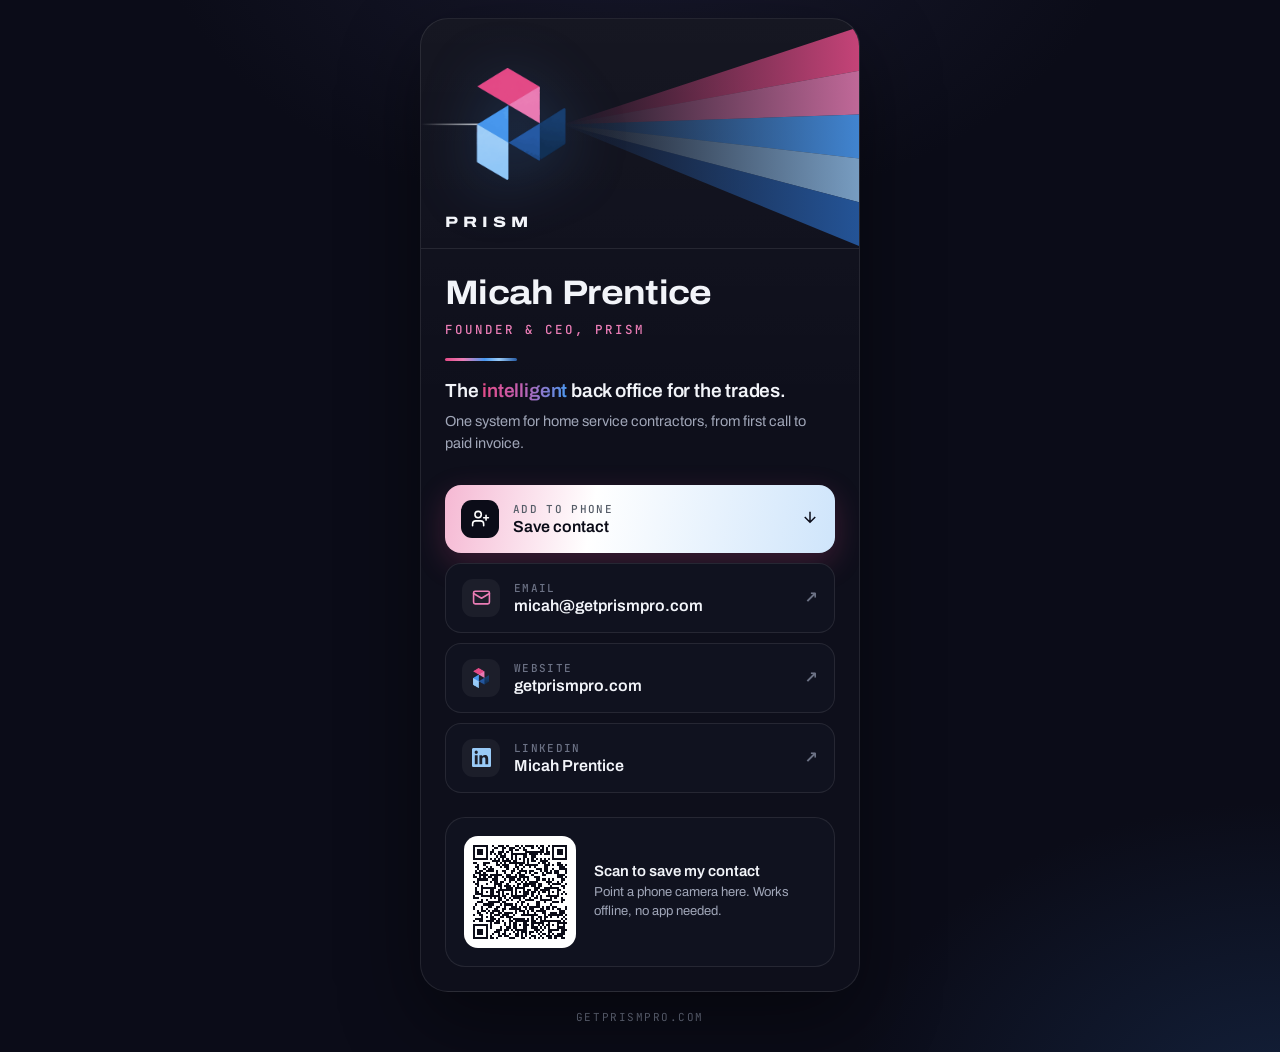
==== card/index.html @ 14dcc8ab "Add Micah Prentice's digital card at /card. Serve the finished card page, mark, and contact file wit" ====
<!doctype html>
<html lang="en">
<head>
<meta charset="utf-8">
<meta name="viewport" content="width=device-width, initial-scale=1, viewport-fit=cover">
<title>Micah Prentice | Founder &amp; CEO, Prism</title>
<meta name="description" content="Micah Prentice, Founder and CEO of Prism, the intelligent back office for the trades.">
<meta name="theme-color" content="#0B0C18">
<meta property="og:title" content="Micah Prentice | Prism">
<meta property="og:description" content="The intelligent back office for the trades. From first call to paid invoice.">
<link rel="apple-touch-icon" href="apple-touch-icon.png">
<link rel="icon" href="prism-mark.png">
<link rel="preconnect" href="https://fonts.googleapis.com">
<link rel="preconnect" href="https://fonts.gstatic.com" crossorigin>
<link href="https://fonts.googleapis.com/css2?family=Archivo:wdth,wght@62..125,100..900&family=JetBrains+Mono:wght@500;600&display=swap" rel="stylesheet">
<style>
  :root{
    --bg:#0B0C18; --lift:#10121F; --panel:#0E0F1B; --line:rgba(255,255,255,.09);
    --ink:#F2F4F9; --mid:#A0A6B8; --dim:#6C7285;
    --pink:#E44B87; --pink-soft:#EB7DB6; --blue:#4998EF; --blue-soft:#99CAF7; --navy:#265BA4;
    --spec:linear-gradient(90deg,#E44B87 0%,#EB7DB6 25%,#4998EF 55%,#99CAF7 75%,#265BA4 100%);
    --sans:"Archivo","Helvetica Neue",Arial,system-ui,sans-serif;
    --mono:"JetBrains Mono",ui-monospace,SFMono-Regular,Menlo,monospace;
  }
  *{box-sizing:border-box}
  html,body{margin:0;padding:0}
  body{
    min-height:100vh; color:var(--ink); font-family:var(--sans); -webkit-font-smoothing:antialiased;
    background:
      radial-gradient(700px 460px at 50% -10%, #191A2E 0%, rgba(25,26,46,0) 70%),
      radial-gradient(600px 420px at 100% 105%, #13203A 0%, rgba(19,32,58,0) 72%),
      var(--bg);
    display:flex; justify-content:center;
    padding:max(18px,env(safe-area-inset-top)) 16px max(28px,env(safe-area-inset-bottom));
  }
  .wrap{width:100%;max-width:440px}
  .card{
    position:relative; overflow:hidden; border-radius:28px; border:1px solid var(--line);
    background:linear-gradient(180deg,rgba(255,255,255,.03),rgba(255,255,255,0) 40%),var(--panel);
    box-shadow:0 30px 80px rgba(0,0,0,.45);
  }
  .hero{position:relative;height:230px;overflow:hidden;border-bottom:1px solid var(--line)}
  .hero svg{position:absolute;inset:0;width:100%;height:100%}
  .hero .mark{position:absolute;left:100px;top:46%;height:112px;transform:translate(-50%,-50%);
    filter:drop-shadow(0 10px 30px rgba(73,152,239,.25))}
  .hero .wm{position:absolute;left:24px;bottom:18px;font-weight:800;font-stretch:125%;letter-spacing:.34em;font-size:15px;color:var(--ink)}
  .body{padding:26px 24px 8px}
  h1{margin:0;font-size:34px;line-height:1.05;font-weight:700;font-stretch:112%;letter-spacing:-.02em}
  .role{margin-top:10px;font-family:var(--mono);font-size:12.5px;font-weight:500;letter-spacing:.16em;text-transform:uppercase;color:var(--pink-soft)}
  .rule{margin:20px 0 18px;width:72px;height:3px;border-radius:2px;background:var(--spec)}
  .promise{text-wrap:balance;margin:0;font-size:19px;line-height:1.3;font-weight:600;letter-spacing:-.01em}
  .promise em{font-style:normal;background:linear-gradient(96deg,#E44B87,#C35FB0 45%,#4998EF);-webkit-background-clip:text;background-clip:text;color:transparent}
  .sub{text-wrap:pretty;margin:8px 0 0;font-size:14.5px;line-height:1.5;color:var(--mid)}
  .actions{padding:22px 24px 6px;display:grid;gap:10px}
  .btn{display:flex;align-items:center;gap:14px;text-decoration:none;color:var(--ink);
    padding:15px 16px;border-radius:16px;border:1px solid var(--line);background:var(--lift);
    font-size:16px;font-weight:600;transition:transform .12s ease,border-color .12s ease}
  .btn:active{transform:scale(.985)}
  .btn:hover{border-color:rgba(255,255,255,.18)}
  .btn .ic{flex:0 0 38px;height:38px;border-radius:11px;display:grid;place-items:center;background:rgba(255,255,255,.05)}
  .btn .ic svg{width:19px;height:19px}
  .btn .tx{display:flex;flex-direction:column;min-width:0}
  .btn .tx small{font-family:var(--mono);font-size:11px;font-weight:500;letter-spacing:.12em;text-transform:uppercase;color:var(--dim);margin-bottom:2px}
  .btn .tx span{white-space:nowrap;overflow:hidden;text-overflow:ellipsis}
  .btn .go{margin-left:auto;color:var(--dim)}
  .btn.primary{border:0;color:#0B0C18;background:linear-gradient(100deg,#F5B8D3 0%,#FFFFFF 38%,#CFE5FB 100%);
    box-shadow:0 10px 30px rgba(228,75,135,.22)}
  .btn.primary .ic{background:#0B0C18;color:#fff}
  .btn.primary .tx small{color:#565D68}
  .btn.primary .go{color:#0B0C18}
  .share{margin:18px 24px 24px;padding:18px;border-radius:20px;border:1px solid var(--line);background:var(--lift);
    display:flex;align-items:center;gap:18px}
  .qr{flex:0 0 112px;height:112px;background:#fff;border-radius:14px;padding:9px}
  .share b{display:block;font-size:15px;font-weight:600;margin-bottom:4px}
  .share p{margin:0;font-size:13px;line-height:1.45;color:var(--mid)}
  footer{text-align:center;margin:18px 0 0;font-family:var(--mono);font-size:11px;letter-spacing:.14em;color:var(--dim)}
  footer a{color:var(--dim);text-decoration:none}
  @media (prefers-reduced-motion:no-preference){
    .rays polygon{animation:fan 1.4s cubic-bezier(.2,.7,.2,1) both}
    @keyframes fan{from{opacity:0}to{opacity:1}}
  }
</style>
</head>
<body>
<main class="wrap">
  <article class="card">
    <div class="hero" aria-hidden="true">
      <svg viewBox="0 0 440 230" preserveAspectRatio="xMinYMid slice">
        <defs>
          <linearGradient id="beam" x1="0" x2="1"><stop offset="0" stop-color="#fff" stop-opacity="0"/><stop offset="1" stop-color="#fff" stop-opacity=".8"/></linearGradient>
          <linearGradient id="r1" x1="0" x2="1"><stop offset="0" stop-color="#E44B87" stop-opacity="0"/><stop offset="1" stop-color="#E44B87" stop-opacity=".85"/></linearGradient>
          <linearGradient id="r2" x1="0" x2="1"><stop offset="0" stop-color="#EB7DB6" stop-opacity="0"/><stop offset="1" stop-color="#EB7DB6" stop-opacity=".8"/></linearGradient>
          <linearGradient id="r3" x1="0" x2="1"><stop offset="0" stop-color="#4998EF" stop-opacity="0"/><stop offset="1" stop-color="#4998EF" stop-opacity=".85"/></linearGradient>
          <linearGradient id="r4" x1="0" x2="1"><stop offset="0" stop-color="#99CAF7" stop-opacity="0"/><stop offset="1" stop-color="#99CAF7" stop-opacity=".75"/></linearGradient>
          <linearGradient id="r5" x1="0" x2="1"><stop offset="0" stop-color="#265BA4" stop-opacity="0"/><stop offset="1" stop-color="#265BA4" stop-opacity=".9"/></linearGradient>
        </defs>
        <rect x="0" y="105" width="62" height="1.6" fill="url(#beam)"/>
        <g class="rays">
          <polygon points="142,106 440,8 440,52" fill="url(#r1)"/>
          <polygon points="142,106 440,52 440,96" fill="url(#r2)"/>
          <polygon points="142,106 440,96 440,140" fill="url(#r3)"/>
          <polygon points="142,106 440,140 440,184" fill="url(#r4)"/>
          <polygon points="142,106 440,184 440,228" fill="url(#r5)"/>
        </g>
      </svg>
      <img class="mark" src="prism-mark.png" alt="">
      <div class="wm">PRISM</div>
    </div>

    <div class="body">
      <h1>Micah Prentice</h1>
      <div class="role">Founder &amp; CEO, Prism</div>
      <div class="rule"></div>
      <p class="promise">The <em>intelligent</em> back office for the trades.</p>
      <p class="sub">One system for home service contractors, from first call to paid invoice.</p>
    </div>

    <nav class="actions">
      <a class="btn primary" href="micah-prentice-prism.vcf" download="Micah-Prentice-Prism.vcf">
        <span class="ic"><svg viewBox="0 0 24 24" fill="none" stroke="currentColor" stroke-width="2" stroke-linecap="round" stroke-linejoin="round"><path d="M16 21v-2a4 4 0 0 0-4-4H6a4 4 0 0 0-4 4v2"/><circle cx="9" cy="7" r="4"/><path d="M19 8v6M22 11h-6"/></svg></span>
        <span class="tx"><small>Add to phone</small><span>Save contact</span></span>
        <span class="go"><svg width="18" height="18" viewBox="0 0 24 24" fill="none" stroke="currentColor" stroke-width="2"><path d="M12 5v14M5 12l7 7 7-7"/></svg></span>
      </a>
      <a class="btn" href="mailto:micah@getprismpro.com">
        <span class="ic"><svg viewBox="0 0 24 24" fill="none" stroke="#EB7DB6" stroke-width="2" stroke-linecap="round" stroke-linejoin="round"><rect x="2" y="4" width="20" height="16" rx="2"/><path d="m22 7-10 6L2 7"/></svg></span>
        <span class="tx"><small>Email</small><span>micah@getprismpro.com</span></span>
        <span class="go">&#8599;</span>
      </a>
      <a class="btn" href="https://getprismpro.com" target="_blank" rel="noopener">
        <span class="ic"><img src="prism-mark.png" alt="" style="height:20px"></span>
        <span class="tx"><small>Website</small><span>getprismpro.com</span></span>
        <span class="go">&#8599;</span>
      </a>
      <a class="btn" href="https://www.linkedin.com/in/micah-prentice-63a001b0/" target="_blank" rel="noopener">
        <span class="ic"><svg viewBox="0 0 24 24" fill="#99CAF7"><path d="M20.45 20.45h-3.56v-5.57c0-1.33-.02-3.04-1.85-3.04-1.85 0-2.14 1.45-2.14 2.94v5.67H9.35V9h3.41v1.56h.05c.48-.9 1.64-1.85 3.37-1.85 3.6 0 4.27 2.37 4.27 5.46v6.28zM5.34 7.43a2.06 2.06 0 1 1 0-4.13 2.06 2.06 0 0 1 0 4.13zM7.12 20.45H3.56V9h3.56v11.45zM22.22 0H1.77C.79 0 0 .77 0 1.73v20.54C0 23.23.79 24 1.77 24h20.45c.98 0 1.78-.77 1.78-1.73V1.73C24 .77 23.2 0 22.22 0z"/></svg></span>
        <span class="tx"><small>LinkedIn</small><span>Micah Prentice</span></span>
        <span class="go">&#8599;</span>
      </a>
      <!-- Booking button intentionally omitted: no confirmed booking link yet.
           When one exists, add:
      <a class="btn" href="BOOKING_LINK" target="_blank" rel="noopener">
        <span class="ic">...</span><span class="tx"><small>Calendar</small><span>Book 20 min</span></span><span class="go">&#8599;</span>
      </a> -->
    </nav>

    <section class="share">
      <div class="qr" role="img" aria-label="QR code that saves Micah Prentice's contact"><svg xmlns="http://www.w3.org/2000/svg" viewBox="0 0 45 45" shape-rendering="crispEdges" width="100%" height="100%"><path fill="#0B0C18" d="M0 0h7v1h-7zM9 0h1v1h-1zM12 0h3v1h-3zM16 0h1v1h-1zM20 0h2v1h-2zM23 0h1v1h-1zM25 0h4v1h-4zM30 0h1v1h-1zM32 0h2v1h-2zM36 0h1v1h-1zM38 0h7v1h-7zM0 1h1v1h-1zM6 1h1v1h-1zM10 1h2v1h-2zM14 1h2v1h-2zM17 1h3v1h-3zM22 1h1v1h-1zM24 1h1v1h-1zM28 1h1v1h-1zM31 1h1v1h-1zM33 1h1v1h-1zM35 1h1v1h-1zM38 1h1v1h-1zM44 1h1v1h-1zM0 2h1v1h-1zM2 2h3v1h-3zM6 2h1v1h-1zM9 2h1v1h-1zM14 2h1v1h-1zM17 2h2v1h-2zM20 2h2v1h-2zM24 2h2v1h-2zM32 2h2v1h-2zM35 2h1v1h-1zM38 2h1v1h-1zM40 2h3v1h-3zM44 2h1v1h-1zM0 3h1v1h-1zM2 3h3v1h-3zM6 3h1v1h-1zM8 3h2v1h-2zM12 3h3v1h-3zM16 3h1v1h-1zM18 3h1v1h-1zM25 3h9v1h-9zM35 3h2v1h-2zM38 3h1v1h-1zM40 3h3v1h-3zM44 3h1v1h-1zM0 4h1v1h-1zM2 4h3v1h-3zM6 4h1v1h-1zM8 4h1v1h-1zM10 4h1v1h-1zM12 4h2v1h-2zM15 4h1v1h-1zM18 4h8v1h-8zM27 4h4v1h-4zM32 4h1v1h-1zM34 4h3v1h-3zM38 4h1v1h-1zM40 4h3v1h-3zM44 4h1v1h-1zM0 5h1v1h-1zM6 5h1v1h-1zM11 5h1v1h-1zM13 5h3v1h-3zM18 5h1v1h-1zM20 5h1v1h-1zM24 5h2v1h-2zM28 5h2v1h-2zM38 5h1v1h-1zM44 5h1v1h-1zM0 6h7v1h-7zM8 6h1v1h-1zM10 6h1v1h-1zM12 6h1v1h-1zM14 6h1v1h-1zM16 6h1v1h-1zM18 6h1v1h-1zM20 6h1v1h-1zM22 6h1v1h-1zM24 6h1v1h-1zM26 6h1v1h-1zM28 6h1v1h-1zM30 6h1v1h-1zM32 6h1v1h-1zM34 6h1v1h-1zM36 6h1v1h-1zM38 6h7v1h-7zM9 7h4v1h-4zM14 7h4v1h-4zM19 7h2v1h-2zM24 7h1v1h-1zM26 7h1v1h-1zM28 7h2v1h-2zM32 7h4v1h-4zM0 8h2v1h-2zM5 8h3v1h-3zM11 8h1v1h-1zM13 8h1v1h-1zM15 8h1v1h-1zM17 8h8v1h-8zM26 8h1v1h-1zM31 8h1v1h-1zM33 8h2v1h-2zM36 8h1v1h-1zM40 8h2v1h-2zM2 9h1v1h-1zM5 9h1v1h-1zM11 9h2v1h-2zM14 9h3v1h-3zM20 9h1v1h-1zM22 9h2v1h-2zM25 9h6v1h-6zM34 9h3v1h-3zM38 9h1v1h-1zM40 9h3v1h-3zM44 9h1v1h-1zM1 10h2v1h-2zM6 10h1v1h-1zM8 10h1v1h-1zM13 10h1v1h-1zM15 10h2v1h-2zM20 10h2v1h-2zM24 10h1v1h-1zM27 10h1v1h-1zM29 10h1v1h-1zM34 10h2v1h-2zM41 10h3v1h-3zM2 11h1v1h-1zM5 11h1v1h-1zM7 11h3v1h-3zM16 11h1v1h-1zM19 11h1v1h-1zM21 11h1v1h-1zM23 11h1v1h-1zM30 11h3v1h-3zM34 11h2v1h-2zM38 11h1v1h-1zM41 11h4v1h-4zM1 12h1v1h-1zM3 12h2v1h-2zM6 12h4v1h-4zM11 12h1v1h-1zM14 12h2v1h-2zM18 12h2v1h-2zM22 12h4v1h-4zM27 12h2v1h-2zM32 12h1v1h-1zM34 12h2v1h-2zM37 12h1v1h-1zM39 12h2v1h-2zM44 12h1v1h-1zM1 13h3v1h-3zM5 13h1v1h-1zM11 13h1v1h-1zM15 13h1v1h-1zM18 13h1v1h-1zM21 13h2v1h-2zM25 13h1v1h-1zM27 13h1v1h-1zM29 13h2v1h-2zM33 13h1v1h-1zM35 13h3v1h-3zM39 13h2v1h-2zM44 13h1v1h-1zM0 14h1v1h-1zM3 14h4v1h-4zM8 14h6v1h-6zM16 14h2v1h-2zM20 14h1v1h-1zM22 14h3v1h-3zM28 14h1v1h-1zM33 14h2v1h-2zM40 14h4v1h-4zM0 15h2v1h-2zM3 15h1v1h-1zM5 15h1v1h-1zM7 15h2v1h-2zM10 15h2v1h-2zM14 15h1v1h-1zM16 15h5v1h-5zM22 15h5v1h-5zM29 15h3v1h-3zM40 15h3v1h-3zM44 15h1v1h-1zM2 16h5v1h-5zM9 16h3v1h-3zM15 16h1v1h-1zM17 16h3v1h-3zM21 16h2v1h-2zM24 16h1v1h-1zM26 16h1v1h-1zM30 16h2v1h-2zM33 16h2v1h-2zM36 16h1v1h-1zM38 16h1v1h-1zM42 16h2v1h-2zM0 17h1v1h-1zM2 17h1v1h-1zM8 17h1v1h-1zM10 17h2v1h-2zM13 17h2v1h-2zM17 17h1v1h-1zM20 17h1v1h-1zM23 17h1v1h-1zM25 17h1v1h-1zM27 17h4v1h-4zM35 17h3v1h-3zM40 17h1v1h-1zM42 17h1v1h-1zM1 18h2v1h-2zM6 18h1v1h-1zM10 18h4v1h-4zM16 18h1v1h-1zM21 18h2v1h-2zM24 18h6v1h-6zM31 18h2v1h-2zM36 18h1v1h-1zM38 18h4v1h-4zM44 18h1v1h-1zM2 19h1v1h-1zM4 19h1v1h-1zM10 19h1v1h-1zM12 19h2v1h-2zM15 19h3v1h-3zM19 19h1v1h-1zM21 19h1v1h-1zM24 19h3v1h-3zM28 19h2v1h-2zM31 19h2v1h-2zM37 19h1v1h-1zM42 19h2v1h-2zM1 20h1v1h-1zM4 20h7v1h-7zM13 20h1v1h-1zM16 20h3v1h-3zM20 20h5v1h-5zM29 20h3v1h-3zM34 20h7v1h-7zM43 20h1v1h-1zM1 21h1v1h-1zM4 21h1v1h-1zM8 21h2v1h-2zM12 21h7v1h-7zM20 21h1v1h-1zM24 21h1v1h-1zM26 21h2v1h-2zM29 21h2v1h-2zM32 21h5v1h-5zM40 21h2v1h-2zM1 22h2v1h-2zM4 22h1v1h-1zM6 22h1v1h-1zM8 22h2v1h-2zM11 22h2v1h-2zM14 22h1v1h-1zM18 22h1v1h-1zM20 22h1v1h-1zM22 22h1v1h-1zM24 22h3v1h-3zM28 22h2v1h-2zM31 22h1v1h-1zM33 22h2v1h-2zM36 22h1v1h-1zM38 22h1v1h-1zM40 22h1v1h-1zM43 22h1v1h-1zM1 23h4v1h-4zM8 23h2v1h-2zM12 23h1v1h-1zM14 23h1v1h-1zM16 23h1v1h-1zM18 23h1v1h-1zM20 23h1v1h-1zM24 23h3v1h-3zM28 23h1v1h-1zM31 23h1v1h-1zM36 23h1v1h-1zM40 23h1v1h-1zM42 23h1v1h-1zM44 23h1v1h-1zM0 24h1v1h-1zM4 24h9v1h-9zM14 24h2v1h-2zM18 24h8v1h-8zM28 24h1v1h-1zM30 24h1v1h-1zM32 24h1v1h-1zM35 24h6v1h-6zM0 25h3v1h-3zM8 25h1v1h-1zM10 25h1v1h-1zM12 25h2v1h-2zM15 25h1v1h-1zM17 25h1v1h-1zM19 25h4v1h-4zM24 25h1v1h-1zM27 25h1v1h-1zM29 25h2v1h-2zM32 25h1v1h-1zM37 25h1v1h-1zM39 25h1v1h-1zM42 25h1v1h-1zM4 26h1v1h-1zM6 26h1v1h-1zM12 26h2v1h-2zM16 26h1v1h-1zM18 26h1v1h-1zM22 26h1v1h-1zM25 26h4v1h-4zM32 26h6v1h-6zM42 26h2v1h-2zM2 27h3v1h-3zM7 27h6v1h-6zM14 27h2v1h-2zM21 27h1v1h-1zM23 27h2v1h-2zM30 27h2v1h-2zM34 27h1v1h-1zM38 27h3v1h-3zM42 27h1v1h-1zM1 28h1v1h-1zM5 28h5v1h-5zM13 28h1v1h-1zM15 28h4v1h-4zM20 28h1v1h-1zM23 28h1v1h-1zM26 28h1v1h-1zM30 28h2v1h-2zM37 28h1v1h-1zM0 29h1v1h-1zM4 29h1v1h-1zM7 29h2v1h-2zM11 29h2v1h-2zM15 29h1v1h-1zM18 29h3v1h-3zM22 29h1v1h-1zM24 29h2v1h-2zM27 29h5v1h-5zM33 29h1v1h-1zM35 29h2v1h-2zM38 29h2v1h-2zM44 29h1v1h-1zM0 30h1v1h-1zM4 30h1v1h-1zM6 30h1v1h-1zM10 30h2v1h-2zM14 30h2v1h-2zM17 30h6v1h-6zM25 30h1v1h-1zM27 30h2v1h-2zM32 30h2v1h-2zM35 30h2v1h-2zM38 30h1v1h-1zM40 30h2v1h-2zM44 30h1v1h-1zM2 31h1v1h-1zM4 31h2v1h-2zM7 31h1v1h-1zM9 31h4v1h-4zM14 31h1v1h-1zM20 31h1v1h-1zM22 31h3v1h-3zM26 31h1v1h-1zM28 31h1v1h-1zM30 31h5v1h-5zM41 31h3v1h-3zM2 32h2v1h-2zM6 32h1v1h-1zM8 32h2v1h-2zM12 32h2v1h-2zM15 32h4v1h-4zM20 32h1v1h-1zM24 32h1v1h-1zM26 32h1v1h-1zM29 32h1v1h-1zM33 32h2v1h-2zM37 32h3v1h-3zM41 32h3v1h-3zM0 33h1v1h-1zM3 33h2v1h-2zM8 33h1v1h-1zM10 33h3v1h-3zM14 33h3v1h-3zM19 33h1v1h-1zM23 33h8v1h-8zM34 33h1v1h-1zM36 33h7v1h-7zM44 33h1v1h-1zM4 34h1v1h-1zM6 34h1v1h-1zM8 34h2v1h-2zM13 34h2v1h-2zM16 34h3v1h-3zM28 34h1v1h-1zM31 34h2v1h-2zM34 34h2v1h-2zM37 34h1v1h-1zM40 34h1v1h-1zM43 34h1v1h-1zM1 35h4v1h-4zM8 35h3v1h-3zM12 35h1v1h-1zM17 35h1v1h-1zM19 35h6v1h-6zM26 35h1v1h-1zM28 35h1v1h-1zM30 35h1v1h-1zM32 35h1v1h-1zM34 35h1v1h-1zM42 35h1v1h-1zM44 35h1v1h-1zM0 36h1v1h-1zM3 36h2v1h-2zM6 36h4v1h-4zM11 36h2v1h-2zM14 36h1v1h-1zM17 36h2v1h-2zM20 36h7v1h-7zM28 36h2v1h-2zM32 36h10v1h-10zM43 36h1v1h-1zM8 37h1v1h-1zM10 37h3v1h-3zM15 37h1v1h-1zM17 37h1v1h-1zM19 37h2v1h-2zM24 37h2v1h-2zM28 37h6v1h-6zM36 37h1v1h-1zM40 37h5v1h-5zM0 38h7v1h-7zM8 38h1v1h-1zM15 38h1v1h-1zM17 38h1v1h-1zM19 38h2v1h-2zM22 38h1v1h-1zM24 38h3v1h-3zM28 38h1v1h-1zM31 38h1v1h-1zM33 38h1v1h-1zM35 38h2v1h-2zM38 38h1v1h-1zM40 38h1v1h-1zM43 38h1v1h-1zM0 39h1v1h-1zM6 39h1v1h-1zM8 39h1v1h-1zM13 39h1v1h-1zM16 39h2v1h-2zM19 39h2v1h-2zM24 39h2v1h-2zM28 39h3v1h-3zM32 39h1v1h-1zM34 39h1v1h-1zM36 39h1v1h-1zM40 39h4v1h-4zM0 40h1v1h-1zM2 40h3v1h-3zM6 40h1v1h-1zM11 40h3v1h-3zM15 40h2v1h-2zM18 40h1v1h-1zM20 40h6v1h-6zM29 40h3v1h-3zM33 40h1v1h-1zM36 40h5v1h-5zM42 40h3v1h-3zM0 41h1v1h-1zM2 41h3v1h-3zM6 41h1v1h-1zM10 41h3v1h-3zM15 41h1v1h-1zM19 41h1v1h-1zM21 41h1v1h-1zM23 41h3v1h-3zM27 41h2v1h-2zM30 41h1v1h-1zM32 41h1v1h-1zM36 41h2v1h-2zM42 41h2v1h-2zM0 42h1v1h-1zM2 42h3v1h-3zM6 42h1v1h-1zM9 42h1v1h-1zM12 42h1v1h-1zM14 42h2v1h-2zM17 42h1v1h-1zM20 42h2v1h-2zM23 42h1v1h-1zM25 42h1v1h-1zM27 42h1v1h-1zM31 42h1v1h-1zM33 42h2v1h-2zM36 42h1v1h-1zM38 42h1v1h-1zM40 42h4v1h-4zM0 43h1v1h-1zM6 43h1v1h-1zM8 43h1v1h-1zM12 43h2v1h-2zM15 43h2v1h-2zM20 43h2v1h-2zM23 43h1v1h-1zM25 43h1v1h-1zM28 43h2v1h-2zM32 43h1v1h-1zM35 43h3v1h-3zM39 43h4v1h-4zM0 44h7v1h-7zM8 44h2v1h-2zM11 44h1v1h-1zM17 44h3v1h-3zM23 44h2v1h-2zM27 44h1v1h-1zM29 44h1v1h-1zM31 44h1v1h-1zM33 44h1v1h-1zM36 44h2v1h-2zM39 44h1v1h-1zM42 44h2v1h-2z"/></svg></div>
      <div><b>Scan to save my contact</b><p>Point a phone camera here. Works offline, no app needed.</p></div>
    </section>
  </article>
  <footer><a href="https://getprismpro.com">GETPRISMPRO.COM</a></footer>
</main>
</body>
</html>
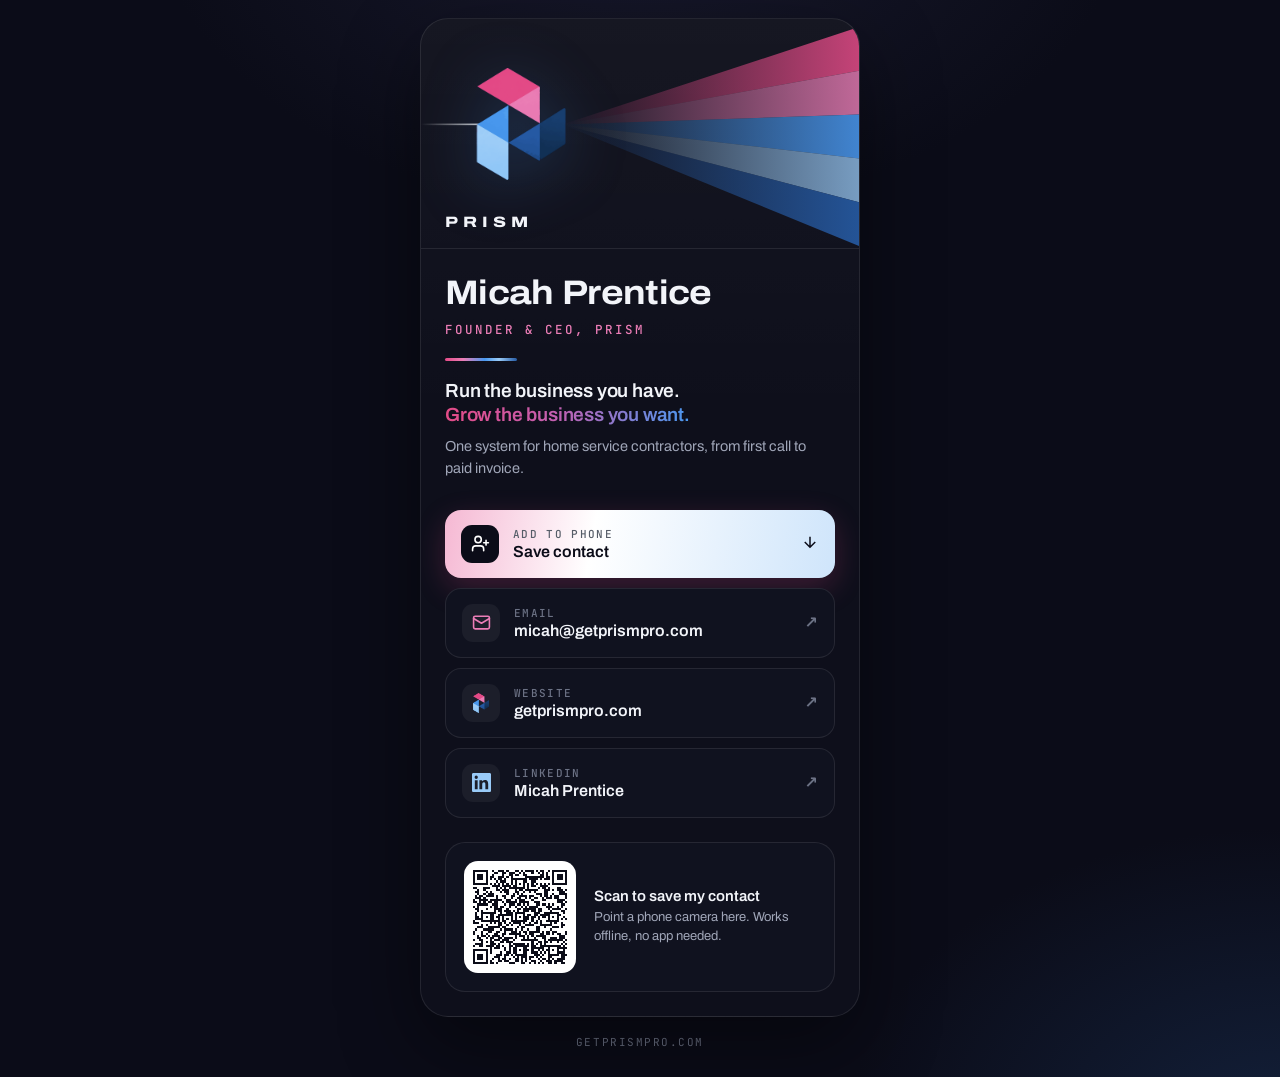
==== commit 3c70c9b1: "Update the card tagline to two lines. The first line is "Run the business you have." The second line" ====
--- a/card/index.html
+++ b/card/index.html
@@ -111,7 +111,7 @@
       <h1>Micah Prentice</h1>
       <div class="role">Founder &amp; CEO, Prism</div>
       <div class="rule"></div>
-      <p class="promise">The <em>intelligent</em> back office for the trades.</p>
+      <p class="promise">Run the business you have.<br><em>Grow the business you want.</em></p>
       <p class="sub">One system for home service contractors, from first call to paid invoice.</p>
     </div>
 
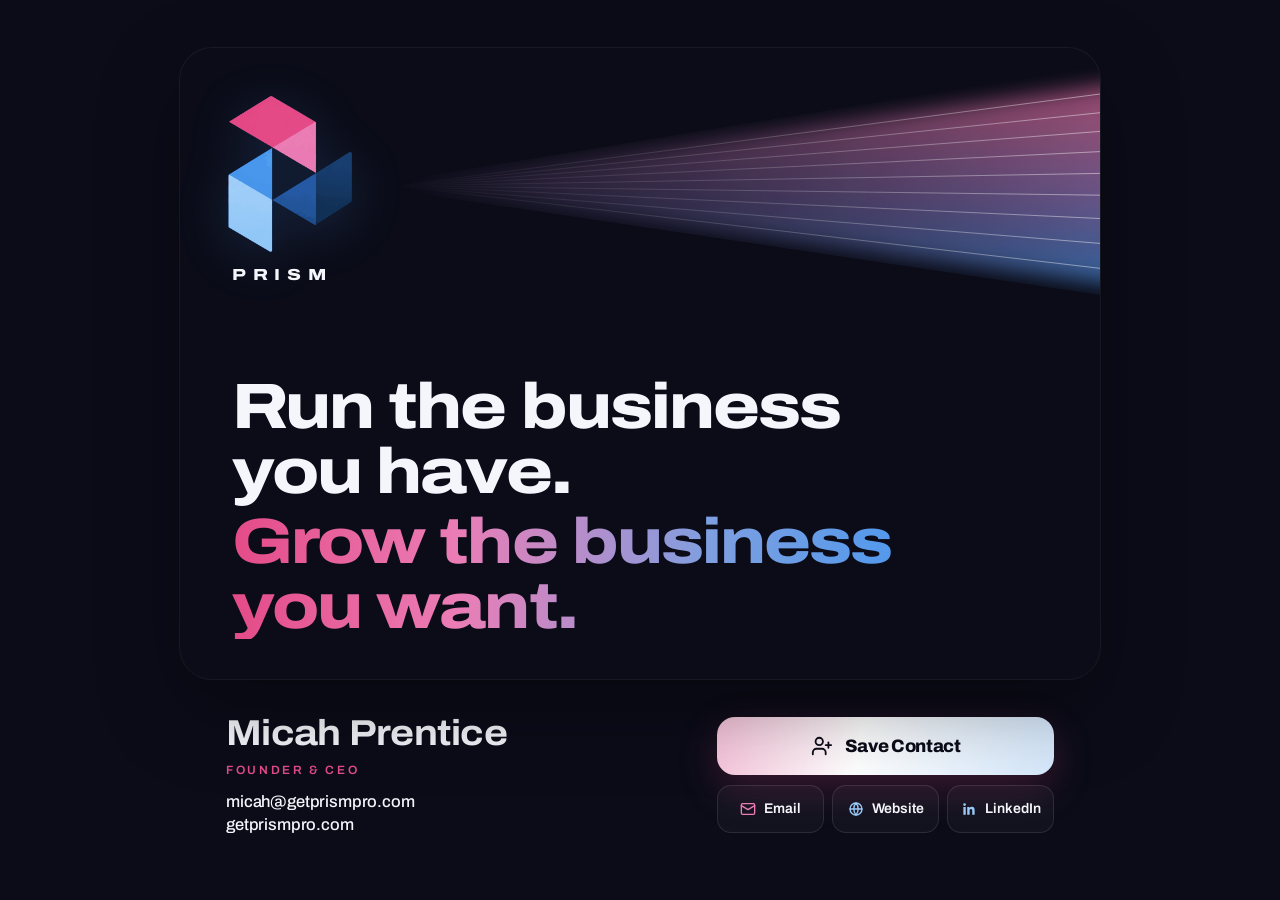
==== commit 085944b4: "Restyle the digital card to match the D1 spectrum design. The page opens on the dark beam-and-fan he" ====
--- a/card/index.html
+++ b/card/index.html
@@ -3,152 +3,247 @@
 <head>
 <meta charset="utf-8">
 <meta name="viewport" content="width=device-width, initial-scale=1, viewport-fit=cover">
-<title>Micah Prentice | Founder &amp; CEO, Prism</title>
-<meta name="description" content="Micah Prentice, Founder and CEO of Prism, the intelligent back office for the trades.">
+<title>Micah Prentice | Prism</title>
+<meta name="description" content="Run the business you have. Grow the business you want.">
 <meta name="theme-color" content="#0B0C18">
+<meta property="og:type" content="website">
+<meta property="og:site_name" content="Prism">
 <meta property="og:title" content="Micah Prentice | Prism">
-<meta property="og:description" content="The intelligent back office for the trades. From first call to paid invoice.">
+<meta property="og:description" content="Run the business you have. Grow the business you want.">
+<meta property="og:url" content="https://getprismpro.com/card/">
+<meta property="og:image" content="https://getprismpro.com/card/og.png">
+<meta property="og:image:secure_url" content="https://getprismpro.com/card/og.png">
+<meta property="og:image:type" content="image/png">
+<meta property="og:image:width" content="1200">
+<meta property="og:image:height" content="630">
+<meta property="og:image:alt" content="Micah Prentice, Prism. Run the business you have. Grow the business you want.">
+<meta name="twitter:card" content="summary_large_image">
+<meta name="twitter:title" content="Micah Prentice | Prism">
+<meta name="twitter:description" content="Run the business you have. Grow the business you want.">
+<meta name="twitter:image" content="https://getprismpro.com/card/og.png">
+<meta name="twitter:image:alt" content="Micah Prentice, Prism. Run the business you have. Grow the business you want.">
+<link rel="canonical" href="https://getprismpro.com/card/">
 <link rel="apple-touch-icon" href="apple-touch-icon.png">
-<link rel="icon" href="prism-mark.png">
+<link rel="icon" href="prism-mark.png" type="image/png">
 <link rel="preconnect" href="https://fonts.googleapis.com">
 <link rel="preconnect" href="https://fonts.gstatic.com" crossorigin>
-<link href="https://fonts.googleapis.com/css2?family=Archivo:wdth,wght@62..125,100..900&family=JetBrains+Mono:wght@500;600&display=swap" rel="stylesheet">
+<link href="https://fonts.googleapis.com/css2?family=Archivo:wdth,wght@62..125,500..800&display=swap" rel="stylesheet">
 <style>
   :root{
-    --bg:#0B0C18; --lift:#10121F; --panel:#0E0F1B; --line:rgba(255,255,255,.09);
-    --ink:#F2F4F9; --mid:#A0A6B8; --dim:#6C7285;
-    --pink:#E44B87; --pink-soft:#EB7DB6; --blue:#4998EF; --blue-soft:#99CAF7; --navy:#265BA4;
-    --spec:linear-gradient(90deg,#E44B87 0%,#EB7DB6 25%,#4998EF 55%,#99CAF7 75%,#265BA4 100%);
+    --bg:#0B0C18;
+    --ink:#F4F6FB;
+    --mid:#C5CAD6;
+    --dim:#8B93A7;
+    --pink:#E44B87;
+    --line:rgba(255,255,255,.1);
     --sans:"Archivo","Helvetica Neue",Arial,system-ui,sans-serif;
-    --mono:"JetBrains Mono",ui-monospace,SFMono-Regular,Menlo,monospace;
   }
   *{box-sizing:border-box}
   html,body{margin:0;padding:0}
   body{
-    min-height:100vh; color:var(--ink); font-family:var(--sans); -webkit-font-smoothing:antialiased;
-    background:
-      radial-gradient(700px 460px at 50% -10%, #191A2E 0%, rgba(25,26,46,0) 70%),
-      radial-gradient(600px 420px at 100% 105%, #13203A 0%, rgba(19,32,58,0) 72%),
-      var(--bg);
-    display:flex; justify-content:center;
-    padding:max(18px,env(safe-area-inset-top)) 16px max(28px,env(safe-area-inset-bottom));
-  }
-  .wrap{width:100%;max-width:440px}
-  .card{
-    position:relative; overflow:hidden; border-radius:28px; border:1px solid var(--line);
-    background:linear-gradient(180deg,rgba(255,255,255,.03),rgba(255,255,255,0) 40%),var(--panel);
-    box-shadow:0 30px 80px rgba(0,0,0,.45);
-  }
-  .hero{position:relative;height:230px;overflow:hidden;border-bottom:1px solid var(--line)}
-  .hero svg{position:absolute;inset:0;width:100%;height:100%}
-  .hero .mark{position:absolute;left:100px;top:46%;height:112px;transform:translate(-50%,-50%);
-    filter:drop-shadow(0 10px 30px rgba(73,152,239,.25))}
-  .hero .wm{position:absolute;left:24px;bottom:18px;font-weight:800;font-stretch:125%;letter-spacing:.34em;font-size:15px;color:var(--ink)}
-  .body{padding:26px 24px 8px}
-  h1{margin:0;font-size:34px;line-height:1.05;font-weight:700;font-stretch:112%;letter-spacing:-.02em}
-  .role{margin-top:10px;font-family:var(--mono);font-size:12.5px;font-weight:500;letter-spacing:.16em;text-transform:uppercase;color:var(--pink-soft)}
-  .rule{margin:20px 0 18px;width:72px;height:3px;border-radius:2px;background:var(--spec)}
-  .promise{text-wrap:balance;margin:0;font-size:19px;line-height:1.3;font-weight:600;letter-spacing:-.01em}
-  .promise em{font-style:normal;background:linear-gradient(96deg,#E44B87,#C35FB0 45%,#4998EF);-webkit-background-clip:text;background-clip:text;color:transparent}
-  .sub{text-wrap:pretty;margin:8px 0 0;font-size:14.5px;line-height:1.5;color:var(--mid)}
-  .actions{padding:22px 24px 6px;display:grid;gap:10px}
-  .btn{display:flex;align-items:center;gap:14px;text-decoration:none;color:var(--ink);
-    padding:15px 16px;border-radius:16px;border:1px solid var(--line);background:var(--lift);
-    font-size:16px;font-weight:600;transition:transform .12s ease,border-color .12s ease}
-  .btn:active{transform:scale(.985)}
-  .btn:hover{border-color:rgba(255,255,255,.18)}
-  .btn .ic{flex:0 0 38px;height:38px;border-radius:11px;display:grid;place-items:center;background:rgba(255,255,255,.05)}
-  .btn .ic svg{width:19px;height:19px}
-  .btn .tx{display:flex;flex-direction:column;min-width:0}
-  .btn .tx small{font-family:var(--mono);font-size:11px;font-weight:500;letter-spacing:.12em;text-transform:uppercase;color:var(--dim);margin-bottom:2px}
-  .btn .tx span{white-space:nowrap;overflow:hidden;text-overflow:ellipsis}
-  .btn .go{margin-left:auto;color:var(--dim)}
-  .btn.primary{border:0;color:#0B0C18;background:linear-gradient(100deg,#F5B8D3 0%,#FFFFFF 38%,#CFE5FB 100%);
-    box-shadow:0 10px 30px rgba(228,75,135,.22)}
-  .btn.primary .ic{background:#0B0C18;color:#fff}
-  .btn.primary .tx small{color:#565D68}
-  .btn.primary .go{color:#0B0C18}
-  .share{margin:18px 24px 24px;padding:18px;border-radius:20px;border:1px solid var(--line);background:var(--lift);
-    display:flex;align-items:center;gap:18px}
-  .qr{flex:0 0 112px;height:112px;background:#fff;border-radius:14px;padding:9px}
-  .share b{display:block;font-size:15px;font-weight:600;margin-bottom:4px}
-  .share p{margin:0;font-size:13px;line-height:1.45;color:var(--mid)}
-  footer{text-align:center;margin:18px 0 0;font-family:var(--mono);font-size:11px;letter-spacing:.14em;color:var(--dim)}
-  footer a{color:var(--dim);text-decoration:none}
+    min-height:100vh;
+    background:var(--bg);
+    color:var(--ink);
+    font-family:var(--sans);
+    -webkit-font-smoothing:antialiased;
+    padding:max(16px,env(safe-area-inset-top)) 16px max(28px,env(safe-area-inset-bottom));
+  }
+  .sheet{width:100%;max-width:440px;margin:0 auto}
+  .hero{
+    position:relative;
+    overflow:hidden;
+    border-radius:28px;
+    background:#0B0C18;
+    box-shadow:0 0 0 1px rgba(255,255,255,.06), 0 30px 80px rgba(0,0,0,.35);
+    padding:0 0 28px;
+  }
+  .stage{position:relative;height:248px}
+  .fx{position:absolute;inset:0;width:100%;height:100%;display:block}
+  .mark{
+    position:absolute;left:22px;top:34px;height:118px;width:auto;
+    filter:drop-shadow(0 10px 24px rgba(73,152,239,.18));
+  }
+  .wm{
+    position:absolute;left:24px;top:164px;margin:0;
+    font-weight:800;font-stretch:125%;font-size:13px;letter-spacing:.42em;
+    color:var(--ink);
+  }
+  h1{
+    position:relative;z-index:1;
+    margin:8px 22px 0;
+    max-width:12.2em;
+    font-size:clamp(32px,8.4vw,40px);
+    font-weight:800;font-stretch:118%;
+    line-height:1.02;letter-spacing:-.03em;
+  }
+  h1 .grow{
+    display:block;margin-top:4px;font-style:normal;
+    background:linear-gradient(90deg,#E44B87 0%,#EB7DB6 32%,#7E9FE0 68%,#4998EF 100%);
+    -webkit-background-clip:text;background-clip:text;color:transparent;
+  }
+  .who{padding:26px 6px 0}
+  h2{
+    margin:0;
+    font-size:28px;font-weight:700;font-stretch:112%;
+    letter-spacing:-.02em;line-height:1.05;
+  }
+  .role{
+    margin:10px 0 0;
+    color:var(--pink);
+    font-size:12px;font-weight:600;letter-spacing:.22em;
+  }
+  .lines{margin:16px 0 0;display:grid;gap:6px}
+  .lines a{
+    color:var(--ink);text-decoration:none;
+    font-size:16.5px;font-weight:500;letter-spacing:-.01em;
+  }
+  .lines a:hover{color:#fff}
+  .save{
+    display:flex;align-items:center;justify-content:center;gap:12px;
+    width:100%;margin-top:22px;padding:18px 20px;
+    border-radius:18px;border:0;
+    background:linear-gradient(100deg,#F6C3DA 0%,#FFFFFF 42%,#D5E8FC 100%);
+    color:#0B0C18;
+    font-family:inherit;font-size:18px;font-weight:800;letter-spacing:-.02em;
+    text-decoration:none;
+    box-shadow:0 14px 40px rgba(228,75,135,.22);
+  }
+  .save svg{width:22px;height:22px}
+  .save:hover{filter:brightness(1.03)}
+  .save:active{transform:translateY(1px)}
+  .secondary{display:grid;grid-template-columns:repeat(3,1fr);gap:8px;margin-top:10px}
+  .secondary a{
+    display:flex;align-items:center;justify-content:center;gap:8px;
+    min-height:48px;padding:10px 8px;border-radius:14px;
+    border:1px solid var(--line);background:rgba(255,255,255,.03);
+    color:var(--ink);text-decoration:none;
+    font-size:14px;font-weight:600;
+  }
+  .secondary a:hover{border-color:rgba(255,255,255,.22)}
+  .secondary svg{width:16px;height:16px;flex:0 0 auto}
+  .save:focus-visible,.secondary a:focus-visible,.lines a:focus-visible{
+    outline:2px solid #4998EF;outline-offset:3px;
+  }
+  @media (min-width:800px){
+    body{padding:48px 32px 64px}
+    .sheet{max-width:920px}
+    .hero{border-radius:32px;padding-bottom:40px}
+    .stage{height:320px}
+    .mark{left:48px;top:48px;height:156px}
+    .wm{left:52px;top:218px;font-size:16px}
+    h1{margin:6px 52px 0;font-size:64px;max-width:11em}
+    .after{
+      display:grid;grid-template-columns:1.15fr .85fr;
+      gap:36px;align-items:end;padding:8px 46px 0;
+    }
+    .who{padding:28px 0 0}
+    h2{font-size:36px}
+    .save{margin-top:0}
+  }
   @media (prefers-reduced-motion:no-preference){
-    .rays polygon{animation:fan 1.4s cubic-bezier(.2,.7,.2,1) both}
-    @keyframes fan{from{opacity:0}to{opacity:1}}
+    .beam{animation:shimmer 3.8s ease-in-out infinite}
+    .fan{animation:shimmer 5.4s ease-in-out infinite}
+    .rays{animation:rayglow 4.6s ease-in-out infinite}
+  }
+  @keyframes shimmer{0%,100%{opacity:.7}50%{opacity:1}}
+  @keyframes rayglow{0%,100%{opacity:.5}50%{opacity:.95}}
+  @media (prefers-reduced-motion:reduce){
+    .beam,.fan,.rays{animation:none}
+    .save{transition:none}
   }
 </style>
 </head>
 <body>
-<main class="wrap">
-  <article class="card">
-    <div class="hero" aria-hidden="true">
-      <svg viewBox="0 0 440 230" preserveAspectRatio="xMinYMid slice">
+<main class="sheet">
+  <article class="hero">
+    <div class="stage">
+      <svg class="fx" viewBox="0 0 1000 260" preserveAspectRatio="xMinYMid slice" aria-hidden="true">
         <defs>
-          <linearGradient id="beam" x1="0" x2="1"><stop offset="0" stop-color="#fff" stop-opacity="0"/><stop offset="1" stop-color="#fff" stop-opacity=".8"/></linearGradient>
-          <linearGradient id="r1" x1="0" x2="1"><stop offset="0" stop-color="#E44B87" stop-opacity="0"/><stop offset="1" stop-color="#E44B87" stop-opacity=".85"/></linearGradient>
-          <linearGradient id="r2" x1="0" x2="1"><stop offset="0" stop-color="#EB7DB6" stop-opacity="0"/><stop offset="1" stop-color="#EB7DB6" stop-opacity=".8"/></linearGradient>
-          <linearGradient id="r3" x1="0" x2="1"><stop offset="0" stop-color="#4998EF" stop-opacity="0"/><stop offset="1" stop-color="#4998EF" stop-opacity=".85"/></linearGradient>
-          <linearGradient id="r4" x1="0" x2="1"><stop offset="0" stop-color="#99CAF7" stop-opacity="0"/><stop offset="1" stop-color="#99CAF7" stop-opacity=".75"/></linearGradient>
-          <linearGradient id="r5" x1="0" x2="1"><stop offset="0" stop-color="#265BA4" stop-opacity="0"/><stop offset="1" stop-color="#265BA4" stop-opacity=".9"/></linearGradient>
+          <linearGradient id="beam" x1="0" x2="1">
+            <stop offset="0" stop-color="#fff" stop-opacity="0"/>
+            <stop offset=".65" stop-color="#fff" stop-opacity=".4"/>
+            <stop offset="1" stop-color="#fff" stop-opacity="1"/>
+          </linearGradient>
+          <linearGradient id="fan" x1="0" y1="0" x2="0" y2="1">
+            <stop offset="0" stop-color="#E44B87"/>
+            <stop offset=".3" stop-color="#EB7DB6"/>
+            <stop offset=".58" stop-color="#9A86D4"/>
+            <stop offset=".82" stop-color="#4998EF"/>
+            <stop offset="1" stop-color="#99CAF7"/>
+          </linearGradient>
+          <linearGradient id="fanFade" x1="0" x2="1">
+            <stop offset="0" stop-color="#fff" stop-opacity="0"/>
+            <stop offset=".16" stop-color="#fff" stop-opacity=".2"/>
+            <stop offset="1" stop-color="#fff" stop-opacity="1"/>
+          </linearGradient>
+          <linearGradient id="ray" x1="0" x2="1">
+            <stop offset="0" stop-color="#fff" stop-opacity="0"/>
+            <stop offset=".3" stop-color="#fff" stop-opacity=".2"/>
+            <stop offset=".75" stop-color="#fff" stop-opacity=".7"/>
+            <stop offset="1" stop-color="#fff" stop-opacity=".12"/>
+          </linearGradient>
+          <filter id="soft" x="-8%" y="-30%" width="120%" height="170%">
+            <feGaussianBlur stdDeviation="8"/>
+          </filter>
+          <mask id="fanMask">
+            <polygon points="150,112 1080,-40 1080,250" fill="url(#fanFade)"/>
+          </mask>
         </defs>
-        <rect x="0" y="105" width="62" height="1.6" fill="url(#beam)"/>
-        <g class="rays">
-          <polygon points="142,106 440,8 440,52" fill="url(#r1)"/>
-          <polygon points="142,106 440,52 440,96" fill="url(#r2)"/>
-          <polygon points="142,106 440,96 440,140" fill="url(#r3)"/>
-          <polygon points="142,106 440,140 440,184" fill="url(#r4)"/>
-          <polygon points="142,106 440,184 440,228" fill="url(#r5)"/>
+        <g class="beam">
+          <line x1="-30" y1="112" x2="70" y2="112" stroke="url(#beam)" stroke-width="1.7"/>
+        </g>
+        <g class="fan" mask="url(#fanMask)" filter="url(#soft)" opacity=".9">
+          <polygon points="168,112 1080,-16 1080,236" fill="url(#fan)"/>
+        </g>
+        <g class="rays" fill="none" stroke="url(#ray)" stroke-width=".65" stroke-linecap="round">
+          <line x1="176" y1="112" x2="1080" y2="-6"/>
+          <line x1="176" y1="112" x2="1080" y2="18"/>
+          <line x1="176" y1="112" x2="1080" y2="42"/>
+          <line x1="176" y1="112" x2="1080" y2="68"/>
+          <line x1="176" y1="112" x2="1080" y2="96"/>
+          <line x1="176" y1="112" x2="1080" y2="124"/>
+          <line x1="176" y1="112" x2="1080" y2="154"/>
+          <line x1="176" y1="112" x2="1080" y2="186"/>
+          <line x1="176" y1="112" x2="1080" y2="218"/>
         </g>
       </svg>
-      <img class="mark" src="prism-mark.png" alt="">
-      <div class="wm">PRISM</div>
+      <img class="mark" src="prism-mark.png" alt="Prism">
+      <p class="wm">PRISM</p>
     </div>
+    <h1>Run the business you have.<span class="grow">Grow the business you want.</span></h1>
+  </article>
 
-    <div class="body">
-      <h1>Micah Prentice</h1>
-      <div class="role">Founder &amp; CEO, Prism</div>
-      <div class="rule"></div>
-      <p class="promise">Run the business you have.<br><em>Grow the business you want.</em></p>
-      <p class="sub">One system for home service contractors, from first call to paid invoice.</p>
+  <div class="after">
+    <section class="who">
+      <h2>Micah Prentice</h2>
+      <p class="role">FOUNDER &amp; CEO</p>
+      <div class="lines">
+        <a href="mailto:micah@getprismpro.com">micah@getprismpro.com</a>
+        <a href="https://getprismpro.com">getprismpro.com</a>
+      </div>
+    </section>
+
+    <div>
+      <a class="save" href="micah-prentice-prism.vcf" download="Micah-Prentice-Prism.vcf">
+        <svg viewBox="0 0 24 24" fill="none" stroke="currentColor" stroke-width="2" stroke-linecap="round" stroke-linejoin="round" aria-hidden="true"><path d="M16 21v-2a4 4 0 0 0-4-4H6a4 4 0 0 0-4 4v2"/><circle cx="9" cy="7" r="4"/><path d="M19 8v6M22 11h-6"/></svg>
+        Save Contact
+      </a>
+      <nav class="secondary" aria-label="More ways to reach Micah">
+        <a href="mailto:micah@getprismpro.com">
+          <svg viewBox="0 0 24 24" fill="none" stroke="#EB7DB6" stroke-width="2" stroke-linecap="round" stroke-linejoin="round" aria-hidden="true"><rect x="2" y="4" width="20" height="16" rx="2"/><path d="m22 7-10 6L2 7"/></svg>
+          Email
+        </a>
+        <a href="https://getprismpro.com">
+          <svg viewBox="0 0 24 24" fill="none" stroke="#99CAF7" stroke-width="2" stroke-linecap="round" stroke-linejoin="round" aria-hidden="true"><circle cx="12" cy="12" r="9"/><path d="M3 12h18M12 3a14 14 0 0 1 0 18M12 3a14 14 0 0 0 0 18"/></svg>
+          Website
+        </a>
+        <a href="https://www.linkedin.com/in/micah-prentice-63a001b0/" target="_blank" rel="noopener">
+          <svg viewBox="0 0 24 24" fill="#99CAF7" aria-hidden="true"><path d="M20.45 20.45h-3.56v-5.57c0-1.33-.02-3.04-1.85-3.04-1.85 0-2.14 1.45-2.14 2.94v5.67H9.35V9h3.41v1.56h.05c.48-.9 1.64-1.85 3.37-1.85 3.6 0 4.27 2.37 4.27 5.46v6.28zM5.34 7.43a2.06 2.06 0 1 1 0-4.13 2.06 2.06 0 0 1 0 4.13zM7.12 20.45H3.56V9h3.56v11.45z"/></svg>
+          LinkedIn
+        </a>
+      </nav>
     </div>
-
-    <nav class="actions">
-      <a class="btn primary" href="micah-prentice-prism.vcf" download="Micah-Prentice-Prism.vcf">
-        <span class="ic"><svg viewBox="0 0 24 24" fill="none" stroke="currentColor" stroke-width="2" stroke-linecap="round" stroke-linejoin="round"><path d="M16 21v-2a4 4 0 0 0-4-4H6a4 4 0 0 0-4 4v2"/><circle cx="9" cy="7" r="4"/><path d="M19 8v6M22 11h-6"/></svg></span>
-        <span class="tx"><small>Add to phone</small><span>Save contact</span></span>
-        <span class="go"><svg width="18" height="18" viewBox="0 0 24 24" fill="none" stroke="currentColor" stroke-width="2"><path d="M12 5v14M5 12l7 7 7-7"/></svg></span>
-      </a>
-      <a class="btn" href="mailto:micah@getprismpro.com">
-        <span class="ic"><svg viewBox="0 0 24 24" fill="none" stroke="#EB7DB6" stroke-width="2" stroke-linecap="round" stroke-linejoin="round"><rect x="2" y="4" width="20" height="16" rx="2"/><path d="m22 7-10 6L2 7"/></svg></span>
-        <span class="tx"><small>Email</small><span>micah@getprismpro.com</span></span>
-        <span class="go">&#8599;</span>
-      </a>
-      <a class="btn" href="https://getprismpro.com" target="_blank" rel="noopener">
-        <span class="ic"><img src="prism-mark.png" alt="" style="height:20px"></span>
-        <span class="tx"><small>Website</small><span>getprismpro.com</span></span>
-        <span class="go">&#8599;</span>
-      </a>
-      <a class="btn" href="https://www.linkedin.com/in/micah-prentice-63a001b0/" target="_blank" rel="noopener">
-        <span class="ic"><svg viewBox="0 0 24 24" fill="#99CAF7"><path d="M20.45 20.45h-3.56v-5.57c0-1.33-.02-3.04-1.85-3.04-1.85 0-2.14 1.45-2.14 2.94v5.67H9.35V9h3.41v1.56h.05c.48-.9 1.64-1.85 3.37-1.85 3.6 0 4.27 2.37 4.27 5.46v6.28zM5.34 7.43a2.06 2.06 0 1 1 0-4.13 2.06 2.06 0 0 1 0 4.13zM7.12 20.45H3.56V9h3.56v11.45zM22.22 0H1.77C.79 0 0 .77 0 1.73v20.54C0 23.23.79 24 1.77 24h20.45c.98 0 1.78-.77 1.78-1.73V1.73C24 .77 23.2 0 22.22 0z"/></svg></span>
-        <span class="tx"><small>LinkedIn</small><span>Micah Prentice</span></span>
-        <span class="go">&#8599;</span>
-      </a>
-      <!-- Booking button intentionally omitted: no confirmed booking link yet.
-           When one exists, add:
-      <a class="btn" href="BOOKING_LINK" target="_blank" rel="noopener">
-        <span class="ic">...</span><span class="tx"><small>Calendar</small><span>Book 20 min</span></span><span class="go">&#8599;</span>
-      </a> -->
-    </nav>
-
-    <section class="share">
-      <div class="qr" role="img" aria-label="QR code that saves Micah Prentice's contact"><svg xmlns="http://www.w3.org/2000/svg" viewBox="0 0 45 45" shape-rendering="crispEdges" width="100%" height="100%"><path fill="#0B0C18" d="M0 0h7v1h-7zM9 0h1v1h-1zM12 0h3v1h-3zM16 0h1v1h-1zM20 0h2v1h-2zM23 0h1v1h-1zM25 0h4v1h-4zM30 0h1v1h-1zM32 0h2v1h-2zM36 0h1v1h-1zM38 0h7v1h-7zM0 1h1v1h-1zM6 1h1v1h-1zM10 1h2v1h-2zM14 1h2v1h-2zM17 1h3v1h-3zM22 1h1v1h-1zM24 1h1v1h-1zM28 1h1v1h-1zM31 1h1v1h-1zM33 1h1v1h-1zM35 1h1v1h-1zM38 1h1v1h-1zM44 1h1v1h-1zM0 2h1v1h-1zM2 2h3v1h-3zM6 2h1v1h-1zM9 2h1v1h-1zM14 2h1v1h-1zM17 2h2v1h-2zM20 2h2v1h-2zM24 2h2v1h-2zM32 2h2v1h-2zM35 2h1v1h-1zM38 2h1v1h-1zM40 2h3v1h-3zM44 2h1v1h-1zM0 3h1v1h-1zM2 3h3v1h-3zM6 3h1v1h-1zM8 3h2v1h-2zM12 3h3v1h-3zM16 3h1v1h-1zM18 3h1v1h-1zM25 3h9v1h-9zM35 3h2v1h-2zM38 3h1v1h-1zM40 3h3v1h-3zM44 3h1v1h-1zM0 4h1v1h-1zM2 4h3v1h-3zM6 4h1v1h-1zM8 4h1v1h-1zM10 4h1v1h-1zM12 4h2v1h-2zM15 4h1v1h-1zM18 4h8v1h-8zM27 4h4v1h-4zM32 4h1v1h-1zM34 4h3v1h-3zM38 4h1v1h-1zM40 4h3v1h-3zM44 4h1v1h-1zM0 5h1v1h-1zM6 5h1v1h-1zM11 5h1v1h-1zM13 5h3v1h-3zM18 5h1v1h-1zM20 5h1v1h-1zM24 5h2v1h-2zM28 5h2v1h-2zM38 5h1v1h-1zM44 5h1v1h-1zM0 6h7v1h-7zM8 6h1v1h-1zM10 6h1v1h-1zM12 6h1v1h-1zM14 6h1v1h-1zM16 6h1v1h-1zM18 6h1v1h-1zM20 6h1v1h-1zM22 6h1v1h-1zM24 6h1v1h-1zM26 6h1v1h-1zM28 6h1v1h-1zM30 6h1v1h-1zM32 6h1v1h-1zM34 6h1v1h-1zM36 6h1v1h-1zM38 6h7v1h-7zM9 7h4v1h-4zM14 7h4v1h-4zM19 7h2v1h-2zM24 7h1v1h-1zM26 7h1v1h-1zM28 7h2v1h-2zM32 7h4v1h-4zM0 8h2v1h-2zM5 8h3v1h-3zM11 8h1v1h-1zM13 8h1v1h-1zM15 8h1v1h-1zM17 8h8v1h-8zM26 8h1v1h-1zM31 8h1v1h-1zM33 8h2v1h-2zM36 8h1v1h-1zM40 8h2v1h-2zM2 9h1v1h-1zM5 9h1v1h-1zM11 9h2v1h-2zM14 9h3v1h-3zM20 9h1v1h-1zM22 9h2v1h-2zM25 9h6v1h-6zM34 9h3v1h-3zM38 9h1v1h-1zM40 9h3v1h-3zM44 9h1v1h-1zM1 10h2v1h-2zM6 10h1v1h-1zM8 10h1v1h-1zM13 10h1v1h-1zM15 10h2v1h-2zM20 10h2v1h-2zM24 10h1v1h-1zM27 10h1v1h-1zM29 10h1v1h-1zM34 10h2v1h-2zM41 10h3v1h-3zM2 11h1v1h-1zM5 11h1v1h-1zM7 11h3v1h-3zM16 11h1v1h-1zM19 11h1v1h-1zM21 11h1v1h-1zM23 11h1v1h-1zM30 11h3v1h-3zM34 11h2v1h-2zM38 11h1v1h-1zM41 11h4v1h-4zM1 12h1v1h-1zM3 12h2v1h-2zM6 12h4v1h-4zM11 12h1v1h-1zM14 12h2v1h-2zM18 12h2v1h-2zM22 12h4v1h-4zM27 12h2v1h-2zM32 12h1v1h-1zM34 12h2v1h-2zM37 12h1v1h-1zM39 12h2v1h-2zM44 12h1v1h-1zM1 13h3v1h-3zM5 13h1v1h-1zM11 13h1v1h-1zM15 13h1v1h-1zM18 13h1v1h-1zM21 13h2v1h-2zM25 13h1v1h-1zM27 13h1v1h-1zM29 13h2v1h-2zM33 13h1v1h-1zM35 13h3v1h-3zM39 13h2v1h-2zM44 13h1v1h-1zM0 14h1v1h-1zM3 14h4v1h-4zM8 14h6v1h-6zM16 14h2v1h-2zM20 14h1v1h-1zM22 14h3v1h-3zM28 14h1v1h-1zM33 14h2v1h-2zM40 14h4v1h-4zM0 15h2v1h-2zM3 15h1v1h-1zM5 15h1v1h-1zM7 15h2v1h-2zM10 15h2v1h-2zM14 15h1v1h-1zM16 15h5v1h-5zM22 15h5v1h-5zM29 15h3v1h-3zM40 15h3v1h-3zM44 15h1v1h-1zM2 16h5v1h-5zM9 16h3v1h-3zM15 16h1v1h-1zM17 16h3v1h-3zM21 16h2v1h-2zM24 16h1v1h-1zM26 16h1v1h-1zM30 16h2v1h-2zM33 16h2v1h-2zM36 16h1v1h-1zM38 16h1v1h-1zM42 16h2v1h-2zM0 17h1v1h-1zM2 17h1v1h-1zM8 17h1v1h-1zM10 17h2v1h-2zM13 17h2v1h-2zM17 17h1v1h-1zM20 17h1v1h-1zM23 17h1v1h-1zM25 17h1v1h-1zM27 17h4v1h-4zM35 17h3v1h-3zM40 17h1v1h-1zM42 17h1v1h-1zM1 18h2v1h-2zM6 18h1v1h-1zM10 18h4v1h-4zM16 18h1v1h-1zM21 18h2v1h-2zM24 18h6v1h-6zM31 18h2v1h-2zM36 18h1v1h-1zM38 18h4v1h-4zM44 18h1v1h-1zM2 19h1v1h-1zM4 19h1v1h-1zM10 19h1v1h-1zM12 19h2v1h-2zM15 19h3v1h-3zM19 19h1v1h-1zM21 19h1v1h-1zM24 19h3v1h-3zM28 19h2v1h-2zM31 19h2v1h-2zM37 19h1v1h-1zM42 19h2v1h-2zM1 20h1v1h-1zM4 20h7v1h-7zM13 20h1v1h-1zM16 20h3v1h-3zM20 20h5v1h-5zM29 20h3v1h-3zM34 20h7v1h-7zM43 20h1v1h-1zM1 21h1v1h-1zM4 21h1v1h-1zM8 21h2v1h-2zM12 21h7v1h-7zM20 21h1v1h-1zM24 21h1v1h-1zM26 21h2v1h-2zM29 21h2v1h-2zM32 21h5v1h-5zM40 21h2v1h-2zM1 22h2v1h-2zM4 22h1v1h-1zM6 22h1v1h-1zM8 22h2v1h-2zM11 22h2v1h-2zM14 22h1v1h-1zM18 22h1v1h-1zM20 22h1v1h-1zM22 22h1v1h-1zM24 22h3v1h-3zM28 22h2v1h-2zM31 22h1v1h-1zM33 22h2v1h-2zM36 22h1v1h-1zM38 22h1v1h-1zM40 22h1v1h-1zM43 22h1v1h-1zM1 23h4v1h-4zM8 23h2v1h-2zM12 23h1v1h-1zM14 23h1v1h-1zM16 23h1v1h-1zM18 23h1v1h-1zM20 23h1v1h-1zM24 23h3v1h-3zM28 23h1v1h-1zM31 23h1v1h-1zM36 23h1v1h-1zM40 23h1v1h-1zM42 23h1v1h-1zM44 23h1v1h-1zM0 24h1v1h-1zM4 24h9v1h-9zM14 24h2v1h-2zM18 24h8v1h-8zM28 24h1v1h-1zM30 24h1v1h-1zM32 24h1v1h-1zM35 24h6v1h-6zM0 25h3v1h-3zM8 25h1v1h-1zM10 25h1v1h-1zM12 25h2v1h-2zM15 25h1v1h-1zM17 25h1v1h-1zM19 25h4v1h-4zM24 25h1v1h-1zM27 25h1v1h-1zM29 25h2v1h-2zM32 25h1v1h-1zM37 25h1v1h-1zM39 25h1v1h-1zM42 25h1v1h-1zM4 26h1v1h-1zM6 26h1v1h-1zM12 26h2v1h-2zM16 26h1v1h-1zM18 26h1v1h-1zM22 26h1v1h-1zM25 26h4v1h-4zM32 26h6v1h-6zM42 26h2v1h-2zM2 27h3v1h-3zM7 27h6v1h-6zM14 27h2v1h-2zM21 27h1v1h-1zM23 27h2v1h-2zM30 27h2v1h-2zM34 27h1v1h-1zM38 27h3v1h-3zM42 27h1v1h-1zM1 28h1v1h-1zM5 28h5v1h-5zM13 28h1v1h-1zM15 28h4v1h-4zM20 28h1v1h-1zM23 28h1v1h-1zM26 28h1v1h-1zM30 28h2v1h-2zM37 28h1v1h-1zM0 29h1v1h-1zM4 29h1v1h-1zM7 29h2v1h-2zM11 29h2v1h-2zM15 29h1v1h-1zM18 29h3v1h-3zM22 29h1v1h-1zM24 29h2v1h-2zM27 29h5v1h-5zM33 29h1v1h-1zM35 29h2v1h-2zM38 29h2v1h-2zM44 29h1v1h-1zM0 30h1v1h-1zM4 30h1v1h-1zM6 30h1v1h-1zM10 30h2v1h-2zM14 30h2v1h-2zM17 30h6v1h-6zM25 30h1v1h-1zM27 30h2v1h-2zM32 30h2v1h-2zM35 30h2v1h-2zM38 30h1v1h-1zM40 30h2v1h-2zM44 30h1v1h-1zM2 31h1v1h-1zM4 31h2v1h-2zM7 31h1v1h-1zM9 31h4v1h-4zM14 31h1v1h-1zM20 31h1v1h-1zM22 31h3v1h-3zM26 31h1v1h-1zM28 31h1v1h-1zM30 31h5v1h-5zM41 31h3v1h-3zM2 32h2v1h-2zM6 32h1v1h-1zM8 32h2v1h-2zM12 32h2v1h-2zM15 32h4v1h-4zM20 32h1v1h-1zM24 32h1v1h-1zM26 32h1v1h-1zM29 32h1v1h-1zM33 32h2v1h-2zM37 32h3v1h-3zM41 32h3v1h-3zM0 33h1v1h-1zM3 33h2v1h-2zM8 33h1v1h-1zM10 33h3v1h-3zM14 33h3v1h-3zM19 33h1v1h-1zM23 33h8v1h-8zM34 33h1v1h-1zM36 33h7v1h-7zM44 33h1v1h-1zM4 34h1v1h-1zM6 34h1v1h-1zM8 34h2v1h-2zM13 34h2v1h-2zM16 34h3v1h-3zM28 34h1v1h-1zM31 34h2v1h-2zM34 34h2v1h-2zM37 34h1v1h-1zM40 34h1v1h-1zM43 34h1v1h-1zM1 35h4v1h-4zM8 35h3v1h-3zM12 35h1v1h-1zM17 35h1v1h-1zM19 35h6v1h-6zM26 35h1v1h-1zM28 35h1v1h-1zM30 35h1v1h-1zM32 35h1v1h-1zM34 35h1v1h-1zM42 35h1v1h-1zM44 35h1v1h-1zM0 36h1v1h-1zM3 36h2v1h-2zM6 36h4v1h-4zM11 36h2v1h-2zM14 36h1v1h-1zM17 36h2v1h-2zM20 36h7v1h-7zM28 36h2v1h-2zM32 36h10v1h-10zM43 36h1v1h-1zM8 37h1v1h-1zM10 37h3v1h-3zM15 37h1v1h-1zM17 37h1v1h-1zM19 37h2v1h-2zM24 37h2v1h-2zM28 37h6v1h-6zM36 37h1v1h-1zM40 37h5v1h-5zM0 38h7v1h-7zM8 38h1v1h-1zM15 38h1v1h-1zM17 38h1v1h-1zM19 38h2v1h-2zM22 38h1v1h-1zM24 38h3v1h-3zM28 38h1v1h-1zM31 38h1v1h-1zM33 38h1v1h-1zM35 38h2v1h-2zM38 38h1v1h-1zM40 38h1v1h-1zM43 38h1v1h-1zM0 39h1v1h-1zM6 39h1v1h-1zM8 39h1v1h-1zM13 39h1v1h-1zM16 39h2v1h-2zM19 39h2v1h-2zM24 39h2v1h-2zM28 39h3v1h-3zM32 39h1v1h-1zM34 39h1v1h-1zM36 39h1v1h-1zM40 39h4v1h-4zM0 40h1v1h-1zM2 40h3v1h-3zM6 40h1v1h-1zM11 40h3v1h-3zM15 40h2v1h-2zM18 40h1v1h-1zM20 40h6v1h-6zM29 40h3v1h-3zM33 40h1v1h-1zM36 40h5v1h-5zM42 40h3v1h-3zM0 41h1v1h-1zM2 41h3v1h-3zM6 41h1v1h-1zM10 41h3v1h-3zM15 41h1v1h-1zM19 41h1v1h-1zM21 41h1v1h-1zM23 41h3v1h-3zM27 41h2v1h-2zM30 41h1v1h-1zM32 41h1v1h-1zM36 41h2v1h-2zM42 41h2v1h-2zM0 42h1v1h-1zM2 42h3v1h-3zM6 42h1v1h-1zM9 42h1v1h-1zM12 42h1v1h-1zM14 42h2v1h-2zM17 42h1v1h-1zM20 42h2v1h-2zM23 42h1v1h-1zM25 42h1v1h-1zM27 42h1v1h-1zM31 42h1v1h-1zM33 42h2v1h-2zM36 42h1v1h-1zM38 42h1v1h-1zM40 42h4v1h-4zM0 43h1v1h-1zM6 43h1v1h-1zM8 43h1v1h-1zM12 43h2v1h-2zM15 43h2v1h-2zM20 43h2v1h-2zM23 43h1v1h-1zM25 43h1v1h-1zM28 43h2v1h-2zM32 43h1v1h-1zM35 43h3v1h-3zM39 43h4v1h-4zM0 44h7v1h-7zM8 44h2v1h-2zM11 44h1v1h-1zM17 44h3v1h-3zM23 44h2v1h-2zM27 44h1v1h-1zM29 44h1v1h-1zM31 44h1v1h-1zM33 44h1v1h-1zM36 44h2v1h-2zM39 44h1v1h-1zM42 44h2v1h-2z"/></svg></div>
-      <div><b>Scan to save my contact</b><p>Point a phone camera here. Works offline, no app needed.</p></div>
-    </section>
-  </article>
-  <footer><a href="https://getprismpro.com">GETPRISMPRO.COM</a></footer>
+  </div>
 </main>
 </body>
 </html>
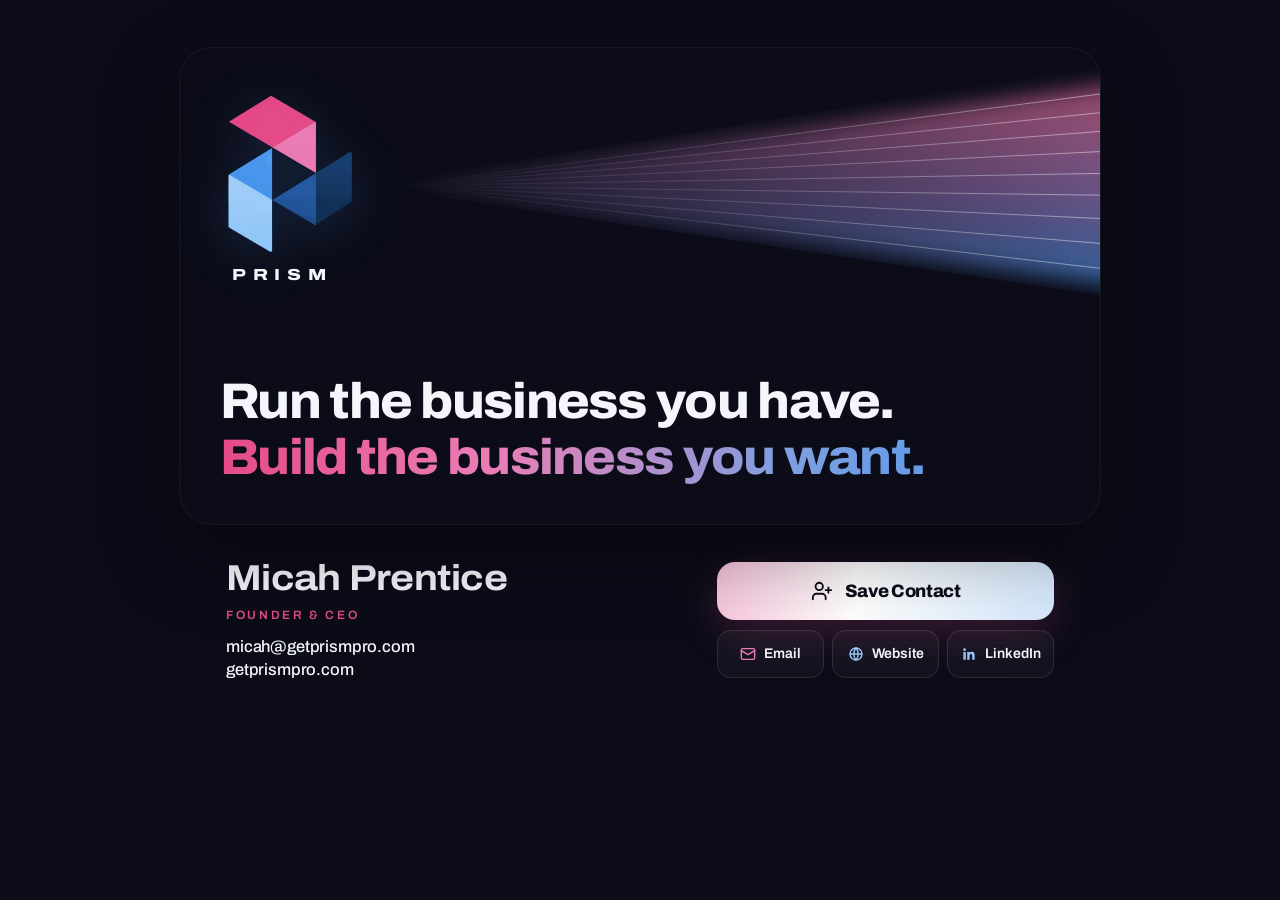
==== commit 69013754: "Lead public pages with "Build the business you want." Replace the old "Grow" and "reimagined" lines " ====
--- a/card/index.html
+++ b/card/index.html
@@ -4,24 +4,24 @@
 <meta charset="utf-8">
 <meta name="viewport" content="width=device-width, initial-scale=1, viewport-fit=cover">
 <title>Micah Prentice | Prism</title>
-<meta name="description" content="Run the business you have. Grow the business you want.">
+<meta name="description" content="Run the business you have. Build the business you want.">
 <meta name="theme-color" content="#0B0C18">
 <meta property="og:type" content="website">
 <meta property="og:site_name" content="Prism">
 <meta property="og:title" content="Micah Prentice | Prism">
-<meta property="og:description" content="Run the business you have. Grow the business you want.">
+<meta property="og:description" content="Run the business you have. Build the business you want.">
 <meta property="og:url" content="https://getprismpro.com/card/">
 <meta property="og:image" content="https://getprismpro.com/card/og.png">
 <meta property="og:image:secure_url" content="https://getprismpro.com/card/og.png">
 <meta property="og:image:type" content="image/png">
 <meta property="og:image:width" content="1200">
 <meta property="og:image:height" content="630">
-<meta property="og:image:alt" content="Micah Prentice, Prism. Run the business you have. Grow the business you want.">
+<meta property="og:image:alt" content="Micah Prentice, Prism. Run the business you have. Build the business you want.">
 <meta name="twitter:card" content="summary_large_image">
 <meta name="twitter:title" content="Micah Prentice | Prism">
-<meta name="twitter:description" content="Run the business you have. Grow the business you want.">
+<meta name="twitter:description" content="Run the business you have. Build the business you want.">
 <meta name="twitter:image" content="https://getprismpro.com/card/og.png">
-<meta name="twitter:image:alt" content="Micah Prentice, Prism. Run the business you have. Grow the business you want.">
+<meta name="twitter:image:alt" content="Micah Prentice, Prism. Run the business you have. Build the business you want.">
 <link rel="canonical" href="https://getprismpro.com/card/">
 <link rel="apple-touch-icon" href="apple-touch-icon.png">
 <link rel="icon" href="prism-mark.png" type="image/png">
@@ -70,16 +70,22 @@
   }
   h1{
     position:relative;z-index:1;
-    margin:8px 22px 0;
-    max-width:12.2em;
-    font-size:clamp(32px,8.4vw,40px);
-    font-weight:800;font-stretch:118%;
-    line-height:1.02;letter-spacing:-.03em;
-  }
-  h1 .grow{
-    display:block;margin-top:4px;font-style:normal;
+    margin:10px 14px 0;
+    max-width:none;
+    font-size:clamp(17.5px,6.15vw,28px);
+    font-weight:800;font-stretch:96%;
+    line-height:1.05;letter-spacing:-.034em;
+  }
+  h1 .run,
+  h1 .build{
+    display:block;
+    white-space:nowrap;
+  }
+  h1 .build{
+    margin-top:3px;font-style:normal;
     background:linear-gradient(90deg,#E44B87 0%,#EB7DB6 32%,#7E9FE0 68%,#4998EF 100%);
     -webkit-background-clip:text;background-clip:text;color:transparent;
+    -webkit-text-fill-color:transparent;
   }
   .who{padding:26px 6px 0}
   h2{
@@ -111,10 +117,10 @@
   .save svg{width:22px;height:22px}
   .save:hover{filter:brightness(1.03)}
   .save:active{transform:translateY(1px)}
-  .secondary{display:grid;grid-template-columns:repeat(3,1fr);gap:8px;margin-top:10px}
+  .secondary{display:grid;grid-template-columns:repeat(3,minmax(0,1fr));gap:8px;margin-top:10px}
   .secondary a{
     display:flex;align-items:center;justify-content:center;gap:8px;
-    min-height:48px;padding:10px 8px;border-radius:14px;
+    min-height:48px;min-width:0;padding:10px 6px;border-radius:14px;
     border:1px solid var(--line);background:rgba(255,255,255,.03);
     color:var(--ink);text-decoration:none;
     font-size:14px;font-weight:600;
@@ -131,7 +137,7 @@
     .stage{height:320px}
     .mark{left:48px;top:48px;height:156px}
     .wm{left:52px;top:218px;font-size:16px}
-    h1{margin:6px 52px 0;font-size:64px;max-width:11em}
+    h1{margin:8px 40px 0;font-size:clamp(34px,4.5vw,50px);font-stretch:106%;max-width:none}
     .after{
       display:grid;grid-template-columns:1.15fr .85fr;
       gap:36px;align-items:end;padding:8px 46px 0;
@@ -210,7 +216,7 @@
       <img class="mark" src="prism-mark.png" alt="Prism">
       <p class="wm">PRISM</p>
     </div>
-    <h1>Run the business you have.<span class="grow">Grow the business you want.</span></h1>
+    <h1><span class="run">Run the business you have.</span><span class="build">Build the business you want.</span></h1>
   </article>
 
   <div class="after">
